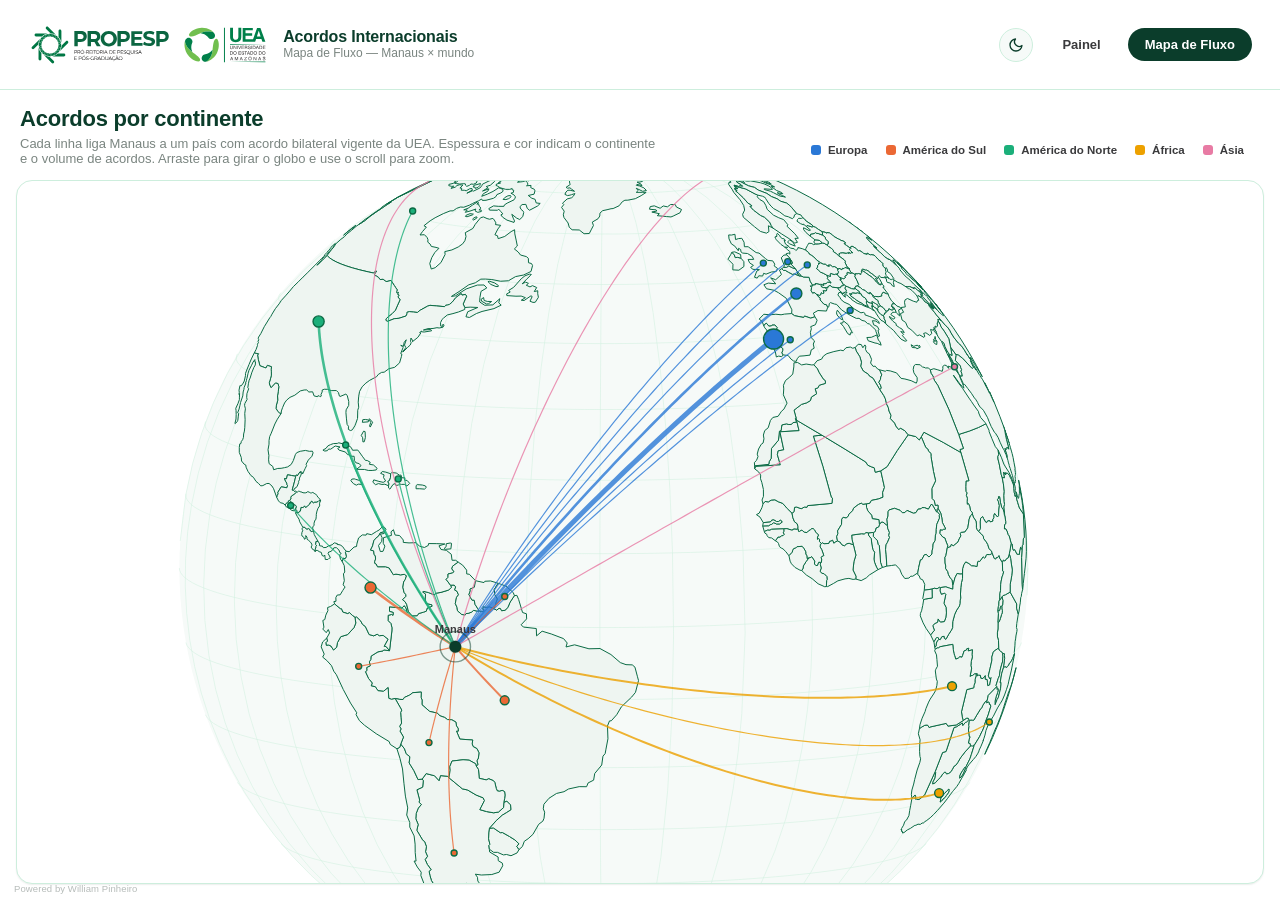
==== docs/fluxo.html @ b9abcbe9 "Move flow globe to its own page, add Gantt chart of agreement validity The flow map now lives on doc" ====
<!doctype html>
<html lang="pt-BR">
<head>
<meta charset="utf-8" />
<meta name="viewport" content="width=device-width, initial-scale=1" />
<script>(function(){var t=localStorage.getItem('acordos-theme');if(t==='dark'||t==='light')document.documentElement.setAttribute('data-theme',t);})();</script>
<title>Mapa de Fluxo · Acordos Internacionais UEA</title>
<link rel="stylesheet" href="css/style.css?v=2" />
</head>
<body>

<header class="topbar">
  <div class="topbar__brand">
    <img src="image/propespuea.svg" alt="PROPESP UEA" class="topbar__logo" />
    <div class="topbar__title">
      <strong>Acordos Internacionais</strong>
      <span>Mapa de Fluxo — Manaus × mundo</span>
    </div>
  </div>

  <nav class="topbar__nav">
    <button type="button" id="theme-toggle" class="theme-toggle" aria-label="Alternar tema">
      <svg class="icon-sun" viewBox="0 0 24 24" fill="none" stroke="currentColor" stroke-width="2" stroke-linecap="round"><circle cx="12" cy="12" r="4"/><path d="M12 2v2M12 20v2M4.93 4.93l1.41 1.41M17.66 17.66l1.41 1.41M2 12h2M20 12h2M4.93 19.07l1.41-1.41M17.66 6.34l1.41-1.41"/></svg>
      <svg class="icon-moon" viewBox="0 0 24 24" fill="none" stroke="currentColor" stroke-width="2" stroke-linecap="round" stroke-linejoin="round"><path d="M21 12.79A9 9 0 1111.21 3 7 7 0 0021 12.79z"/></svg>
    </button>
    <a href="index.html" class="topbar__link">Painel</a>
    <a href="fluxo.html" class="topbar__link is-active">Mapa de Fluxo</a>
  </nav>
</header>

<main class="flow-page">
  <div class="flow-hero">
    <div>
      <h1>Acordos por continente</h1>
      <p>Cada linha liga Manaus a um país com acordo bilateral vigente da UEA. Espessura e cor indicam o continente e o volume de acordos. Arraste para girar o globo e use o scroll para zoom.</p>
    </div>
    <div class="flow-legend" id="continent-legend"></div>
  </div>

  <div class="panel panel--flush flow-map-wrap">
    <div id="flow-chart"></div>
  </div>
</main>

<footer class="site-credit">Powered by William Pinheiro</footer>

<script src="lib/d3.v7.min.js"></script>
<script src="lib/topojson-client.min.js"></script>
<script src="js/common.js?v=2"></script>
<script src="js/charts.js?v=2"></script>
<script src="js/flowmap.js?v=2"></script>
<script src="js/fluxo.js?v=2"></script>
</body>
</html>
---- docs/css/style.css ----
/* ==========================================================================
   GERBRAS · Design system — estética clara, bordas finas verdes, motion Apple
   ========================================================================== */

:root {
  color-scheme: light;

  /* superfícies */
  --surface-page: #ffffff;
  --surface-panel: #ffffff;
  --surface-alt: #f6faf8;
  --surface-hover: #eef8f2;

  /* tinta / texto */
  --ink-primary: #0b3d2b;      /* verde escuro — títulos, valores em destaque */
  --ink-secondary: #3a3a3c;    /* cinza escuro — corpo de texto */
  --ink-muted: #7a8580;        /* cinza médio — legendas, eixos, metadados */
  --ink-on-accent: #ffffff;

  /* bordas */
  --border-hairline: #cdeedd;  /* verde claro, fino */
  --border-strong: #9fd9bb;

  /* acento interativo */
  --accent: #1f8a5f;
  --accent-strong: #0b6b45;
  --accent-wash: rgba(31, 138, 95, 0.08);

  /* paleta categórica (linhas de pesquisa) — validada scripts/validate_palette.js */
  --cat-1: #2a78d6; /* azul */
  --cat-2: #eb6834; /* laranja */
  --cat-3: #1baf7a; /* água */
  --cat-4: #eda100; /* amarelo */
  --cat-5: #e87ba4; /* magenta */
  --cat-6: #008300; /* verde */
  --cat-7: #4a3aa7; /* violeta */
  --cat-8: #e34948; /* vermelho — reservado p/ bucket "Outras" */

  /* geometria */
  --radius-sm: 10px;
  --radius-md: 16px;
  --radius-lg: 22px;
  --radius-pill: 999px;

  /* sombra sutil */
  --shadow-sm: 0 1px 2px rgba(11, 61, 43, 0.05), 0 1px 1px rgba(11, 61, 43, 0.03);
  --shadow-md: 0 8px 24px rgba(11, 61, 43, 0.08);
  --shadow-lift: 0 12px 32px rgba(11, 61, 43, 0.14);

  /* motion — curva estilo Apple */
  --ease: cubic-bezier(0.32, 0.72, 0, 1);
  --dur-fast: 160ms;
  --dur-mid: 280ms;
  --dur-slow: 480ms;

  --font: -apple-system, BlinkMacSystemFont, "SF Pro Display", "SF Pro Text",
    "Segoe UI", "Helvetica Neue", Arial, sans-serif;

  --topbar-h: 10vh;

  /* mapas/gráficos — cromo neutro (lido pelo JS via getComputedStyle) */
  --chart-map-fill: #eef5f1;
  --chart-map-border: #0b6b45; /* alto contraste c/ o fill p/ projeção (datashow) */
  --chart-node-neutral: #0b3d2b;
  --chart-seq-1: #eaf7f0; --chart-seq-2: #c7ecda; --chart-seq-3: #96dab9;
  --chart-seq-4: #5fc192; --chart-seq-5: #2e9e6c; --chart-seq-6: #0f7a4d; --chart-seq-7: #0b5c3a;

  --topbar-bg: rgba(255, 255, 255, 0.9);
}

/* ---------- tema escuro: alta legibilidade, mesmos tokens ---------- */
@media (prefers-color-scheme: dark) {
  :root:not([data-theme="light"]) {
    color-scheme: dark;
    --surface-page: #0a100c;
    --surface-panel: #101712;
    --surface-alt: #171f1a;
    --surface-hover: #1e2921;

    --ink-primary: #7fe8ab;
    --ink-secondary: #e7ebe8;
    --ink-muted: #93a196;
    --ink-on-accent: #06120a;

    --border-hairline: #24352b;
    --border-strong: #3a5a45;

    --accent: #34d399;
    --accent-strong: #6ee7b8;
    --accent-wash: rgba(52, 211, 153, 0.16);

    --cat-1: #3987e5; --cat-2: #d95926; --cat-3: #199e70; --cat-4: #c98500;
    --cat-5: #d55181; --cat-6: #14a814; --cat-7: #9085e9; --cat-8: #e66767;

    --shadow-sm: 0 1px 2px rgba(0, 0, 0, 0.5), 0 1px 1px rgba(0, 0, 0, 0.35);
    --shadow-md: 0 8px 24px rgba(0, 0, 0, 0.55);
    --shadow-lift: 0 12px 36px rgba(0, 0, 0, 0.65);

    --chart-map-fill: #1c2620;
    --chart-map-border: #6ee7b8; /* alto contraste c/ o fill p/ projeção (datashow) */
    --chart-node-neutral: #e7ebe8;
    --chart-seq-1: #142a20; --chart-seq-2: #164028; --chart-seq-3: #185c34;
    --chart-seq-4: #1c7d40; --chart-seq-5: #26a352; --chart-seq-6: #4bc873; --chart-seq-7: #8de6a5;

    --topbar-bg: rgba(10, 16, 12, 0.86);
  }
}
:root[data-theme="dark"] {
  color-scheme: dark;
  --surface-page: #0a100c;
  --surface-panel: #101712;
  --surface-alt: #171f1a;
  --surface-hover: #1e2921;

  --ink-primary: #7fe8ab;
  --ink-secondary: #e7ebe8;
  --ink-muted: #93a196;
  --ink-on-accent: #06120a;

  --border-hairline: #24352b;
  --border-strong: #3a5a45;

  --accent: #34d399;
  --accent-strong: #6ee7b8;
  --accent-wash: rgba(52, 211, 153, 0.16);

  --cat-1: #3987e5; --cat-2: #d95926; --cat-3: #199e70; --cat-4: #c98500;
  --cat-5: #d55181; --cat-6: #14a814; --cat-7: #9085e9; --cat-8: #e66767;

  --shadow-sm: 0 1px 2px rgba(0, 0, 0, 0.5), 0 1px 1px rgba(0, 0, 0, 0.35);
  --shadow-md: 0 8px 24px rgba(0, 0, 0, 0.55);
  --shadow-lift: 0 12px 36px rgba(0, 0, 0, 0.65);

  --chart-map-fill: #1c2620;
  --chart-map-border: #6ee7b8; /* alto contraste c/ o fill p/ projeção (datashow) */
  --chart-node-neutral: #e7ebe8;
  --chart-seq-1: #142a20; --chart-seq-2: #164028; --chart-seq-3: #185c34;
  --chart-seq-4: #1c7d40; --chart-seq-5: #26a352; --chart-seq-6: #4bc873; --chart-seq-7: #8de6a5;

  --topbar-bg: rgba(10, 16, 12, 0.86);
}

* { box-sizing: border-box; }

html, body {
  margin: 0;
  padding: 0;
  height: 100%;
  background: var(--surface-page);
  color: var(--ink-secondary);
  font-family: var(--font);
  -webkit-font-smoothing: antialiased;
  overflow: hidden;
}

::selection { background: var(--accent-wash); color: var(--ink-primary); }

/* ---------- scrollbars finas, discretas ---------- */
* { scrollbar-width: thin; scrollbar-color: var(--border-strong) transparent; }
*::-webkit-scrollbar { width: 6px; height: 6px; }
*::-webkit-scrollbar-thumb { background: var(--border-strong); border-radius: var(--radius-pill); }
*::-webkit-scrollbar-track { background: transparent; }

/* ==========================================================================
   Barra superior
   ========================================================================== */
.topbar {
  height: var(--topbar-h);
  min-height: 56px;
  display: flex;
  align-items: center;
  justify-content: space-between;
  padding: 0 28px;
  background: var(--topbar-bg);
  backdrop-filter: saturate(180%) blur(14px);
  border-bottom: 1px solid var(--border-hairline);
  position: relative;
  z-index: 20;
}

.topbar__brand { display: flex; align-items: center; gap: 14px; }
.topbar__logo { height: calc(var(--topbar-h) * 0.6); max-height: 44px; width: auto; display: block; }
.topbar__title { display: flex; flex-direction: column; line-height: 1.15; }
.topbar__title strong { color: var(--ink-primary); font-size: 16px; font-weight: 700; letter-spacing: -0.01em; }
.topbar__title span { color: var(--ink-muted); font-size: 12px; font-weight: 500; }

.site-credit {
  position: fixed; left: 14px; bottom: 6px; z-index: 5;
  font-size: 9.5px; font-weight: 500; color: var(--ink-muted);
  opacity: 0.55; letter-spacing: 0.01em; pointer-events: none;
}

.topbar__nav { display: flex; align-items: center; gap: 10px; }
.topbar__link {
  font-size: 13px; font-weight: 600; color: var(--ink-secondary);
  text-decoration: none; padding: 8px 16px; border-radius: var(--radius-pill);
  border: 1px solid transparent; transition: all var(--dur-fast) var(--ease);
}
.topbar__link:hover { background: var(--surface-hover); border-color: var(--border-hairline); }
.topbar__link.is-active { background: var(--ink-primary); color: var(--ink-on-accent); }

.topbar__stats { display: flex; gap: 22px; margin-right: 6px; }
.topbar__stat { text-align: right; line-height: 1.1; }
.topbar__stat b { display: block; font-size: 15px; color: var(--ink-primary); font-variant-numeric: tabular-nums; }
.topbar__stat small { font-size: 10.5px; color: var(--ink-muted); text-transform: uppercase; letter-spacing: 0.04em; }

.theme-toggle {
  display: flex; align-items: center; justify-content: center;
  width: 34px; height: 34px; flex: none; margin-right: 2px;
  border-radius: 50%; border: 1px solid var(--border-hairline);
  background: var(--surface-alt); color: var(--ink-primary);
  cursor: pointer; transition: all var(--dur-fast) var(--ease);
}
.theme-toggle:hover { background: var(--surface-hover); border-color: var(--border-strong); transform: translateY(-1px); }
.theme-toggle svg { width: 16px; height: 16px; }
/* o JS sempre define data-theme explicitamente em <html>, então só
   precisamos alternar os ícones por esse atributo */
.theme-toggle .icon-sun { display: none; }
.theme-toggle .icon-moon { display: block; }
:root[data-theme="dark"] .theme-toggle .icon-sun { display: block; }
:root[data-theme="dark"] .theme-toggle .icon-moon { display: none; }

/* ==========================================================================
   Layout de colunas — página 1
   ========================================================================== */
.layout {
  height: calc(100vh - var(--topbar-h));
  display: grid;
  grid-template-columns: 20fr 60fr 20fr;
  gap: 16px;
  padding: 16px;
}

.col { min-width: 0; min-height: 0; display: flex; flex-direction: column; gap: 14px; overflow-y: auto; padding-right: 2px; }
.col--center { overflow: hidden; }

/* layout de página única (Acordos Internacionais): linha de indicadores no
   topo, barras + combo lado a lado, globo ocupando a largura toda embaixo */
.layout--acordos {
  height: calc(100vh - var(--topbar-h));
  display: grid;
  grid-template-rows: auto minmax(0, 1fr) minmax(0, 1.15fr);
  gap: 16px;
  padding: 16px;
  overflow: hidden;
}
.acordos-row { display: grid; grid-template-columns: 1fr 1fr; gap: 16px; min-height: 0; }
.acordos-row .panel { min-height: 0; }
@media (max-width: 980px) {
  .layout--acordos { height: auto; overflow: visible; }
  .acordos-row { grid-template-columns: 1fr; }
  .stat-row { flex-wrap: wrap; }
  .stat-row .stat-tile { min-width: 140px; }
}

/* ==========================================================================
   Cartões / painéis
   ========================================================================== */
.panel {
  background: var(--surface-panel);
  border: 1px solid var(--border-hairline);
  border-radius: var(--radius-md);
  box-shadow: var(--shadow-sm);
  padding: 14px 16px;
  transition: box-shadow var(--dur-mid) var(--ease), transform var(--dur-mid) var(--ease), border-color var(--dur-mid) var(--ease);
}
.panel:hover { box-shadow: var(--shadow-md); border-color: var(--border-strong); }

.panel--flush { padding: 0; overflow: hidden; }
.panel--grow { flex: 1 1 auto; min-height: 0; display: flex; flex-direction: column; }

.panel__header {
  display: flex; align-items: baseline; justify-content: space-between;
  margin-bottom: 10px;
}
.panel__title {
  font-size: 12px; font-weight: 700; color: var(--ink-primary);
  text-transform: uppercase; letter-spacing: 0.06em;
}
.panel__hint { font-size: 10.5px; color: var(--ink-muted); }
.panel__body { flex: 1 1 auto; min-height: 0; }

/* ==========================================================================
   Filtros
   ========================================================================== */
.field { display: flex; flex-direction: column; gap: 6px; }
.field label {
  font-size: 11px; font-weight: 700; color: var(--ink-muted);
  text-transform: uppercase; letter-spacing: 0.05em;
}

select.dropdown {
  appearance: none; -webkit-appearance: none;
  width: 100%; padding: 10px 34px 10px 12px;
  font-family: var(--font); font-size: 13.5px; font-weight: 600; color: var(--ink-primary);
  background: var(--surface-alt) url('data:image/svg+xml;utf8,<svg xmlns="http://www.w3.org/2000/svg" width="10" height="6"><path d="M0 0l5 6 5-6z" fill="%230b3d2b"/></svg>') no-repeat right 14px center;
  border: 1px solid var(--border-hairline); border-radius: var(--radius-sm);
  cursor: pointer; transition: all var(--dur-fast) var(--ease);
}
select.dropdown:hover { border-color: var(--border-strong); background-color: var(--surface-hover); }
select.dropdown:focus { outline: none; border-color: var(--accent); box-shadow: 0 0 0 3px var(--accent-wash); }

.checklist { display: flex; flex-direction: column; gap: 2px; max-height: 190px; overflow-y: auto; }
.checkrow {
  display: flex; align-items: center; gap: 9px; padding: 6px 8px;
  border-radius: var(--radius-sm); cursor: pointer; user-select: none;
  transition: background var(--dur-fast) var(--ease);
}
.checkrow:hover { background: var(--surface-hover); }
.checkrow input { accent-color: var(--accent); width: 14px; height: 14px; cursor: pointer; }
.checkrow span { font-size: 12.5px; font-weight: 600; color: var(--ink-secondary); }
.checkrow small { margin-left: auto; font-size: 10.5px; color: var(--ink-muted); font-variant-numeric: tabular-nums; }

/* listas selecionáveis (linhas de pesquisa / professores) */
.picklist { display: flex; flex-direction: column; gap: 3px; max-height: 240px; overflow-y: auto; }
.pickrow {
  display: flex; align-items: center; gap: 8px; padding: 7px 9px;
  border-radius: var(--radius-sm); cursor: pointer; border: 1px solid transparent;
  transition: all var(--dur-fast) var(--ease);
}
.pickrow:hover { background: var(--surface-hover); }
.pickrow.is-active { background: var(--accent-wash); border-color: var(--border-strong); }
.pickrow .dot { width: 8px; height: 8px; border-radius: 50%; flex: none; background: var(--border-strong); }
.pickrow .label { font-size: 12.5px; font-weight: 600; color: var(--ink-secondary); overflow: hidden; text-overflow: ellipsis; white-space: nowrap; }
.pickrow.is-active .label { color: var(--ink-primary); }
.pickrow .count { margin-left: auto; font-size: 10.5px; color: var(--ink-muted); font-variant-numeric: tabular-nums; }

.rank { display: flex; align-items: center; gap: 10px; padding: 7px 4px; border-radius: var(--radius-sm); transition: background var(--dur-fast) var(--ease); cursor: pointer; }
.rank:hover { background: var(--surface-hover); }
.rank__pos { width: 18px; font-size: 11px; font-weight: 800; color: var(--ink-muted); text-align: right; }
.rank__name { flex: 1; font-size: 12.5px; font-weight: 600; color: var(--ink-secondary); overflow: hidden; text-overflow: ellipsis; white-space: nowrap; }
.rank__val { font-size: 11px; font-weight: 700; color: var(--accent-strong); font-variant-numeric: tabular-nums; }

.search-box {
  display: flex; align-items: center; gap: 8px;
  background: var(--surface-alt); border: 1px solid var(--border-hairline);
  border-radius: var(--radius-sm); padding: 8px 10px; margin-bottom: 8px;
  transition: all var(--dur-fast) var(--ease);
}
.search-box:focus-within { border-color: var(--accent); box-shadow: 0 0 0 3px var(--accent-wash); }
.search-box input { border: none; outline: none; background: transparent; font-family: var(--font); font-size: 12.5px; color: var(--ink-primary); width: 100%; }
.search-box svg { flex: none; color: var(--ink-muted); }

/* botão limpar filtros */
.btn {
  font-family: var(--font); font-size: 12px; font-weight: 700; letter-spacing: 0.01em;
  color: var(--ink-on-accent); background: var(--ink-primary);
  border: none; border-radius: var(--radius-pill); padding: 9px 16px;
  cursor: pointer; transition: all var(--dur-fast) var(--ease);
}
.btn:hover { background: var(--accent-strong); transform: translateY(-1px); box-shadow: var(--shadow-md); }
.btn:active { transform: translateY(0); }
.btn--ghost { background: transparent; color: var(--ink-secondary); border: 1px solid var(--border-hairline); }
.btn--ghost:hover { background: var(--surface-hover); color: var(--ink-primary); border-color: var(--border-strong); box-shadow: none; }

/* ==========================================================================
   Tipografia utilitária
   ========================================================================== */
h1, h2, h3 { color: var(--ink-primary); margin: 0; font-weight: 700; letter-spacing: -0.01em; }
.text-xs { font-size: 10.5px; }
.text-sm { font-size: 12.5px; }
.text-md { font-size: 14px; }
.text-lg { font-size: 18px; }
.text-xl { font-size: 26px; }
.muted { color: var(--ink-muted); }
.strong { color: var(--ink-primary); font-weight: 700; }

.empty-hint { font-size: 12px; color: var(--ink-muted); padding: 14px 4px; text-align: center; }

/* ==========================================================================
   Tooltip global (usado pelos gráficos D3)
   ========================================================================== */
.viz-tooltip {
  position: fixed; pointer-events: none; z-index: 999;
  background: var(--ink-primary); color: #fff;
  font-family: var(--font); font-size: 12px; font-weight: 500;
  padding: 8px 11px; border-radius: 10px; box-shadow: var(--shadow-lift);
  opacity: 0; transform: translate(-50%, calc(-100% - 10px)) scale(0.96);
  transition: opacity var(--dur-fast) var(--ease), transform var(--dur-fast) var(--ease);
  max-width: 240px; line-height: 1.4;
}
.viz-tooltip.is-visible { opacity: 1; transform: translate(-50%, calc(-100% - 14px)) scale(1); }
.viz-tooltip b { color: #bdf0d6; }

/* ==========================================================================
   Sankey
   ========================================================================== */
#sankey-chart { width: 100%; height: 100%; }
.sankey-node rect { stroke: rgba(255,255,255,0.6); stroke-width: 1px; rx: 4px; transition: opacity var(--dur-fast) var(--ease); }
.sankey-node text { font-family: var(--font); font-size: 11px; font-weight: 600; fill: var(--ink-secondary); }
.sankey-node.is-dim rect { opacity: 0.15; }
.sankey-node.is-dim text { opacity: 0.25; }
.sankey-node.is-selected rect { stroke: var(--ink-primary); stroke-width: 2.5px; }
.sankey-node.is-selected text { font-weight: 800; fill: var(--ink-primary); }
.sankey-link { fill: none; transition: opacity var(--dur-fast) var(--ease), stroke-width var(--dur-fast) var(--ease); cursor: pointer; }
.sankey-link.is-dim { opacity: 0.06; }
.sankey-link:hover { opacity: 0.95 !important; }

/* ==========================================================================
   Word cloud / mapa / barras
   ========================================================================== */
#map-chart, #bar-chart { width: 100%; height: 100%; }

.map-country { transition: fill var(--dur-mid) var(--ease); cursor: pointer; }
.map-sphere { fill: var(--surface-alt); }
.map-graticule { fill: none; stroke: var(--border-hairline); stroke-width: 0.5px; }
.map-pin { transition: r var(--dur-fast) var(--ease); cursor: pointer; }

.bar-track rect.bg { fill: var(--surface-alt); }
.bar-track rect.fg { transition: width var(--dur-mid) var(--ease), x var(--dur-mid) var(--ease); cursor: pointer; }
.bar-label { font-family: var(--font); font-size: 11px; font-weight: 600; fill: var(--ink-secondary); }
.bar-value { font-family: var(--font); font-size: 10.5px; font-weight: 700; fill: var(--ink-primary); font-variant-numeric: tabular-nums; }

/* ---------------- Combo chart (colunas + linha) ---------------- */
.combo-bar-value { font-family: var(--font); font-size: 10px; font-weight: 700; fill: var(--ink-secondary); font-variant-numeric: tabular-nums; }
.combo-line-value { font-family: var(--font); font-size: 10px; font-weight: 800; font-variant-numeric: tabular-nums; }

/* ---------------- Gantt (vigência dos acordos) ---------------- */
.gantt-bar { cursor: pointer; opacity: 0.88; transition: opacity var(--dur-fast) var(--ease); }
.gantt-bar:hover { opacity: 1; }
.gantt-today-line { stroke: var(--accent-strong); stroke-width: 1.6px; stroke-dasharray: 4 3; }
.gantt-today-label { font-family: var(--font); font-size: 10px; font-weight: 800; fill: var(--accent-strong); }
.gantt-axis .domain { stroke: var(--border-hairline); }
.gantt-zoom-catcher { cursor: grab; }
.gantt-zoom-catcher:active { cursor: grabbing; }
.gantt-toolbar { display: flex; gap: 6px; align-items: center; }
.gantt-zoom-btn { padding: 4px 10px; font-size: 11px; border-radius: var(--radius-sm); }

/* ==========================================================================
   Página 2 — Flow map
   ========================================================================== */
.flow-page { height: calc(100vh - var(--topbar-h)); padding: 16px; display: flex; flex-direction: column; gap: 14px; }
.flow-hero { display: flex; align-items: flex-end; justify-content: space-between; padding: 0 4px; }
.flow-hero h1 { font-size: 22px; }
.flow-hero p { margin: 4px 0 0; font-size: 13px; color: var(--ink-muted); max-width: 640px; }
.flow-map-wrap { flex: 1 1 auto; min-height: 0; }
#flow-chart { width: 100%; height: 100%; }

.flow-globe { cursor: grab; touch-action: none; }
.flow-globe.is-grabbing { cursor: grabbing; }

.flow-arc { fill: none; cursor: pointer; transition: opacity var(--dur-fast) var(--ease), stroke-width var(--dur-fast) var(--ease); }
.flow-arc.is-dim { opacity: 0.08; }
.flow-dot-origin { fill: var(--ink-primary); }
.flow-dot-dest { cursor: pointer; transition: r var(--dur-fast) var(--ease); }

.flow-legend { display: flex; align-items: center; gap: 18px; padding: 10px 16px; }
.flow-legend__item { display: flex; align-items: center; gap: 7px; font-size: 11.5px; color: var(--ink-secondary); font-weight: 600; }
.flow-legend__swatch { width: 10px; height: 10px; border-radius: 3px; }

/* painel flutuante de detalhes ao clicar um fluxo */
.flow-detail {
  position: fixed; right: 24px; bottom: 24px; width: 320px;
  background: var(--surface-panel); border: 1px solid var(--border-hairline);
  border-radius: var(--radius-lg); box-shadow: var(--shadow-lift);
  padding: 18px; z-index: 30;
  opacity: 0; transform: translateY(16px) scale(0.98); pointer-events: none;
  transition: opacity var(--dur-mid) var(--ease), transform var(--dur-mid) var(--ease);
}
.flow-detail.is-visible { opacity: 1; transform: translateY(0) scale(1); pointer-events: auto; }
.flow-detail h3 { font-size: 15px; margin-bottom: 4px; }
.flow-detail .muted { font-size: 12px; }
.flow-detail .actions { display: flex; gap: 8px; }
.flow-detail .actions .btn { flex: 1; text-align: center; }

.kw-tags { display: flex; flex-wrap: wrap; gap: 6px; }
.kw-tag {
  font-size: 10.5px; font-weight: 700; color: var(--accent-strong);
  background: var(--accent-wash); border-radius: var(--radius-pill); padding: 4px 10px;
}

/* ==========================================================================
   Motion de entrada
   ========================================================================== */
@keyframes rise-in {
  from { opacity: 0; transform: translateY(10px); }
  to { opacity: 1; transform: translateY(0); }
}
.panel, .topbar { animation: rise-in var(--dur-slow) var(--ease) both; }
.col:nth-child(1) .panel:nth-child(1) { animation-delay: 20ms; }
.col:nth-child(1) .panel:nth-child(2) { animation-delay: 60ms; }
.col:nth-child(1) .panel:nth-child(3) { animation-delay: 100ms; }
.col:nth-child(1) .panel:nth-child(4) { animation-delay: 140ms; }
.col:nth-child(2) .panel { animation-delay: 80ms; }
.col:nth-child(3) .panel:nth-child(1) { animation-delay: 100ms; }
.col:nth-child(3) .panel:nth-child(2) { animation-delay: 140ms; }
.col:nth-child(3) .panel:nth-child(3) { animation-delay: 180ms; }
.col:nth-child(3) .panel:nth-child(4) { animation-delay: 220ms; }

/* responsivo simples para telas menores (mantém proporção, empilha em telas muito estreitas) */
@media (max-width: 980px) {
  .layout { grid-template-columns: 1fr; height: auto; overflow-y: auto; }
  .col { overflow: visible; }
  html, body { overflow: auto; }
}

/* ==========================================================================
   Página 3 — Perfil do pesquisador estrangeiro
   ========================================================================== */
.layout--profile { grid-template-columns: 30fr 40fr 30fr; }

.topbar__back {
  display: flex; align-items: center; gap: 6px;
  font-size: 13px; font-weight: 700; color: var(--ink-secondary);
  text-decoration: none; padding: 8px 14px; border-radius: var(--radius-pill);
  border: 1px solid var(--border-hairline); margin-right: 8px;
  transition: all var(--dur-fast) var(--ease);
}
.topbar__back:hover { background: var(--surface-hover); border-color: var(--border-strong); color: var(--ink-primary); }

.avatar {
  width: 64px; height: 64px; border-radius: 50%;
  display: flex; align-items: center; justify-content: center;
  font-size: 22px; font-weight: 800; color: #fff;
  flex: none;
}

.profile-head { display: flex; align-items: center; gap: 16px; }
.profile-head h1 { font-size: 19px; line-height: 1.25; }
.profile-head .muted { font-size: 12.5px; margin-top: 3px; }

.badge-row { display: flex; flex-wrap: wrap; gap: 7px; margin-top: 12px; }
.badge {
  display: inline-flex; align-items: center; gap: 5px;
  font-size: 11px; font-weight: 700; color: var(--ink-secondary);
  background: var(--surface-alt); border: 1px solid var(--border-hairline);
  border-radius: var(--radius-pill); padding: 5px 11px;
}
.badge a { color: inherit; text-decoration: none; }
.badge--link { color: var(--accent-strong); border-color: var(--border-strong); cursor: pointer; }
.badge--link:hover { background: var(--accent-wash); }

.stat-row { display: flex; gap: 10px; }
.stat-tile {
  flex: 1; background: var(--surface-alt); border: 1px solid var(--border-hairline);
  border-radius: var(--radius-sm); padding: 10px 12px; text-align: center;
}
.stat-tile b { display: block; font-size: 20px; color: var(--ink-primary); font-variant-numeric: tabular-nums; }
.stat-tile small { font-size: 10px; color: var(--ink-muted); text-transform: uppercase; letter-spacing: 0.04em; }

.info-row { display: flex; justify-content: space-between; gap: 10px; padding: 7px 0; border-bottom: 1px solid var(--border-hairline); font-size: 12.5px; }
.info-row:last-child { border-bottom: none; }
.info-row span:first-child { color: var(--ink-muted); font-weight: 600; }
.info-row span:last-child { color: var(--ink-secondary); font-weight: 600; text-align: right; max-width: 60%; }
.info-row a { color: var(--accent-strong); text-decoration: none; }
.info-row a:hover { text-decoration: underline; }

#institution-map { width: 100%; height: 100%; min-height: 140px; }

.pub-card {
  padding: 12px 4px; border-bottom: 1px solid var(--border-hairline);
  transition: background var(--dur-fast) var(--ease);
}
.pub-card:last-child { border-bottom: none; }
.pub-card:hover { background: var(--surface-hover); }
.pub-card__title { font-size: 12.5px; font-weight: 700; color: var(--ink-primary); line-height: 1.4; }
.pub-card__meta { font-size: 11px; color: var(--ink-muted); margin-top: 4px; display: flex; gap: 8px; flex-wrap: wrap; }
.pub-card__meta a { color: var(--accent-strong); text-decoration: none; font-weight: 700; }
.pub-card__meta a:hover { text-decoration: underline; }

.skeleton {
  background: linear-gradient(90deg, var(--surface-alt) 25%, var(--surface-hover) 37%, var(--surface-alt) 63%);
  background-size: 400% 100%; animation: skeleton-wave 1.4s ease infinite;
  border-radius: var(--radius-sm); height: 12px; margin: 6px 0;
}
@keyframes skeleton-wave { 0% { background-position: 100% 50%; } 100% { background-position: 0 50%; } }
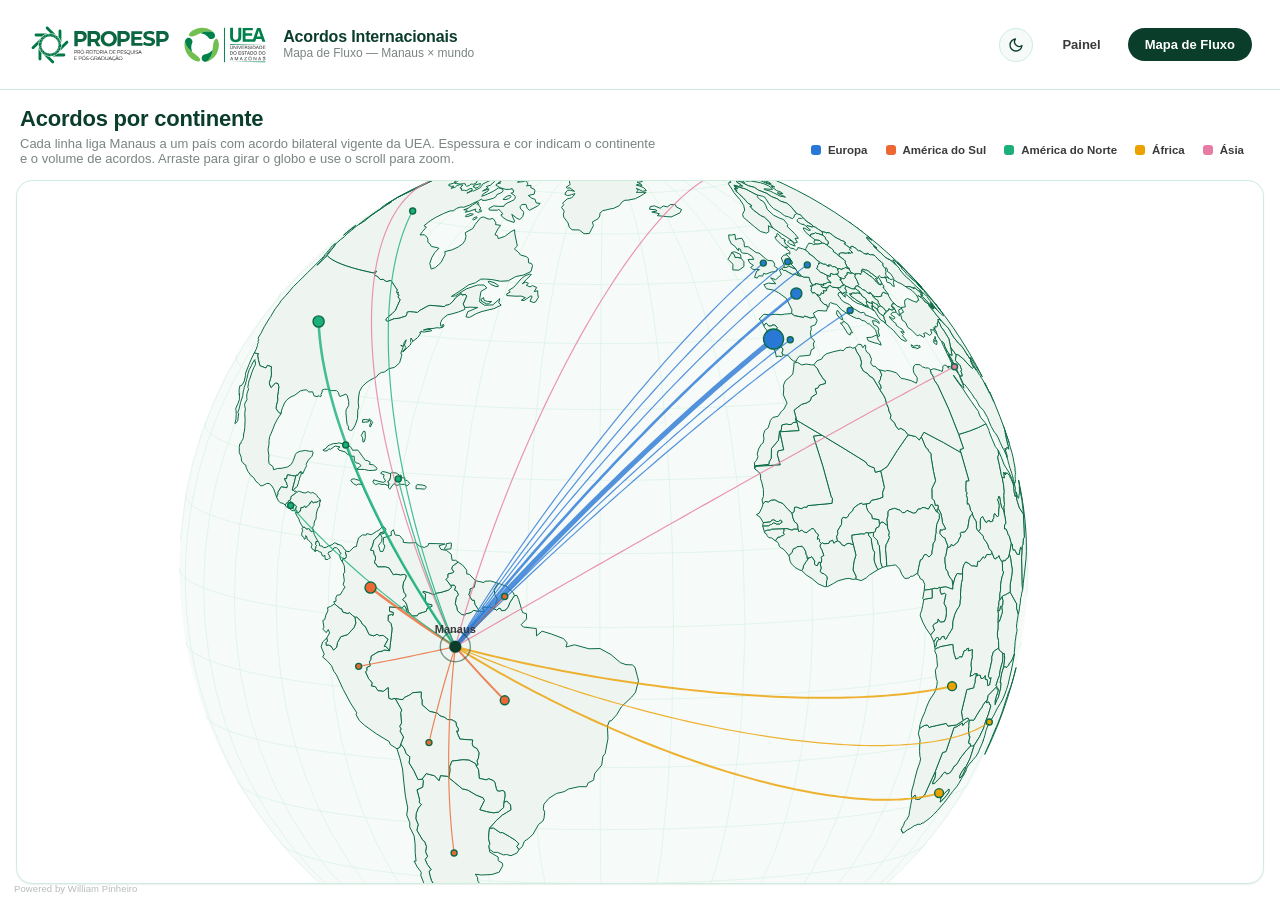
==== commit 68fef3de: "Fix stale cache (bump ?v= on all assets) and set 20/30/50 column widths The last commit changed main" ====
--- a/docs/fluxo.html
+++ b/docs/fluxo.html
@@ -5,7 +5,7 @@
 <meta name="viewport" content="width=device-width, initial-scale=1" />
 <script>(function(){var t=localStorage.getItem('acordos-theme');if(t==='dark'||t==='light')document.documentElement.setAttribute('data-theme',t);})();</script>
 <title>Mapa de Fluxo · Acordos Internacionais UEA</title>
-<link rel="stylesheet" href="css/style.css?v=2" />
+<link rel="stylesheet" href="css/style.css?v=3" />
 </head>
 <body>
 
@@ -46,9 +46,9 @@
 
 <script src="lib/d3.v7.min.js"></script>
 <script src="lib/topojson-client.min.js"></script>
-<script src="js/common.js?v=2"></script>
-<script src="js/charts.js?v=2"></script>
-<script src="js/flowmap.js?v=2"></script>
-<script src="js/fluxo.js?v=2"></script>
+<script src="js/common.js?v=3"></script>
+<script src="js/charts.js?v=3"></script>
+<script src="js/flowmap.js?v=3"></script>
+<script src="js/fluxo.js?v=3"></script>
 </body>
 </html>
--- a/docs/css/style.css
+++ b/docs/css/style.css
@@ -246,9 +246,17 @@
 }
 .acordos-row { display: grid; grid-template-columns: 1fr 1fr; gap: 16px; min-height: 0; }
 .acordos-row .panel { min-height: 0; }
+.acordos-row--filters { grid-template-columns: 20fr 30fr 50fr; }
+
+.filter-group { display: flex; flex-direction: column; gap: 6px; }
+.filter-group__title {
+  font-size: 10.5px; font-weight: 700; color: var(--ink-muted);
+  text-transform: uppercase; letter-spacing: 0.05em;
+}
+
 @media (max-width: 980px) {
   .layout--acordos { height: auto; overflow: visible; }
-  .acordos-row { grid-template-columns: 1fr; }
+  .acordos-row, .acordos-row--filters { grid-template-columns: 1fr; }
   .stat-row { flex-wrap: wrap; }
   .stat-row .stat-tile { min-width: 140px; }
 }
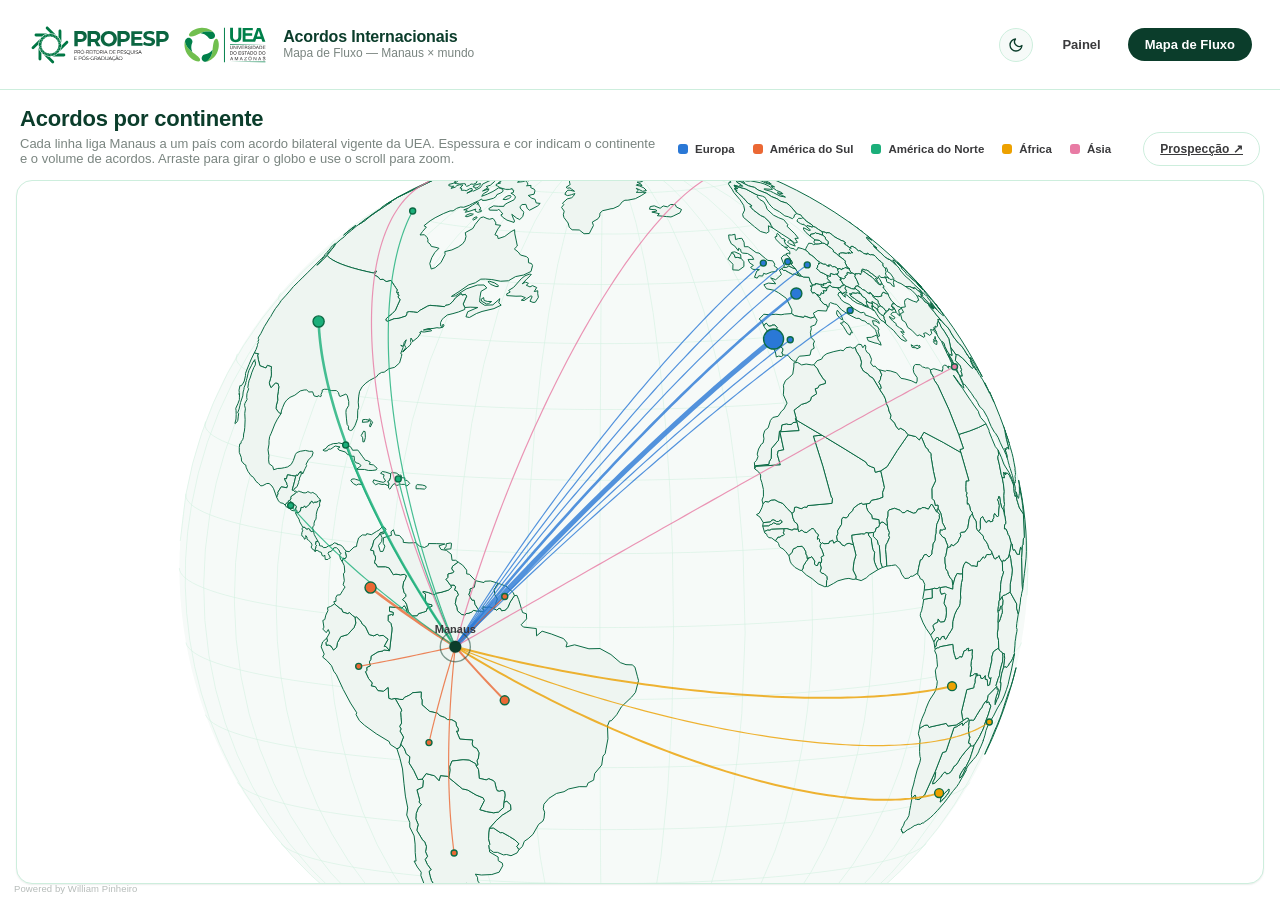
==== commit 7c6e440c: "Combo chart colors + year click-filter, sticky Gantt axis, days-remaining tooltip, bar value reposit" ====
--- a/docs/fluxo.html
+++ b/docs/fluxo.html
@@ -5,7 +5,7 @@
 <meta name="viewport" content="width=device-width, initial-scale=1" />
 <script>(function(){var t=localStorage.getItem('acordos-theme');if(t==='dark'||t==='light')document.documentElement.setAttribute('data-theme',t);})();</script>
 <title>Mapa de Fluxo · Acordos Internacionais UEA</title>
-<link rel="stylesheet" href="css/style.css?v=3" />
+<link rel="stylesheet" href="css/style.css?v=4" />
 </head>
 <body>
 
@@ -34,7 +34,10 @@
       <h1>Acordos por continente</h1>
       <p>Cada linha liga Manaus a um país com acordo bilateral vigente da UEA. Espessura e cor indicam o continente e o volume de acordos. Arraste para girar o globo e use o scroll para zoom.</p>
     </div>
-    <div class="flow-legend" id="continent-legend"></div>
+    <div style="display:flex; align-items:center; gap:16px;">
+      <div class="flow-legend" id="continent-legend"></div>
+      <a class="btn btn--ghost" href="https://willpine1992.github.io/dashboard-geral/docs/index.html" target="_blank" rel="noopener">Prospecção ↗</a>
+    </div>
   </div>
 
   <div class="panel panel--flush flow-map-wrap">
@@ -46,9 +49,9 @@
 
 <script src="lib/d3.v7.min.js"></script>
 <script src="lib/topojson-client.min.js"></script>
-<script src="js/common.js?v=3"></script>
-<script src="js/charts.js?v=3"></script>
-<script src="js/flowmap.js?v=3"></script>
-<script src="js/fluxo.js?v=3"></script>
+<script src="js/common.js?v=4"></script>
+<script src="js/charts.js?v=4"></script>
+<script src="js/flowmap.js?v=4"></script>
+<script src="js/fluxo.js?v=4"></script>
 </body>
 </html>
--- a/docs/css/style.css
+++ b/docs/css/style.css
@@ -420,10 +420,15 @@
 .bar-value { font-family: var(--font); font-size: 10.5px; font-weight: 700; fill: var(--ink-primary); font-variant-numeric: tabular-nums; }
 
 /* ---------------- Combo chart (colunas + linha) ---------------- */
+.combo-bar { fill: var(--chart-seq-3); transition: fill var(--dur-fast) var(--ease); }
+.combo-bar:hover { fill: var(--chart-seq-4); }
+.combo-bar.is-selected { fill: var(--accent-strong); }
 .combo-bar-value { font-family: var(--font); font-size: 10px; font-weight: 700; fill: var(--ink-secondary); font-variant-numeric: tabular-nums; }
 .combo-line-value { font-family: var(--font); font-size: 10px; font-weight: 800; font-variant-numeric: tabular-nums; }
 
 /* ---------------- Gantt (vigência dos acordos) ---------------- */
+.gantt-axis-wrap { flex: none; }
+.gantt-rows-wrap { flex: 1 1 auto; min-height: 0; overflow-y: auto; }
 .gantt-bar { cursor: pointer; opacity: 0.88; transition: opacity var(--dur-fast) var(--ease); }
 .gantt-bar:hover { opacity: 1; }
 .gantt-today-line { stroke: var(--accent-strong); stroke-width: 1.6px; stroke-dasharray: 4 3; }
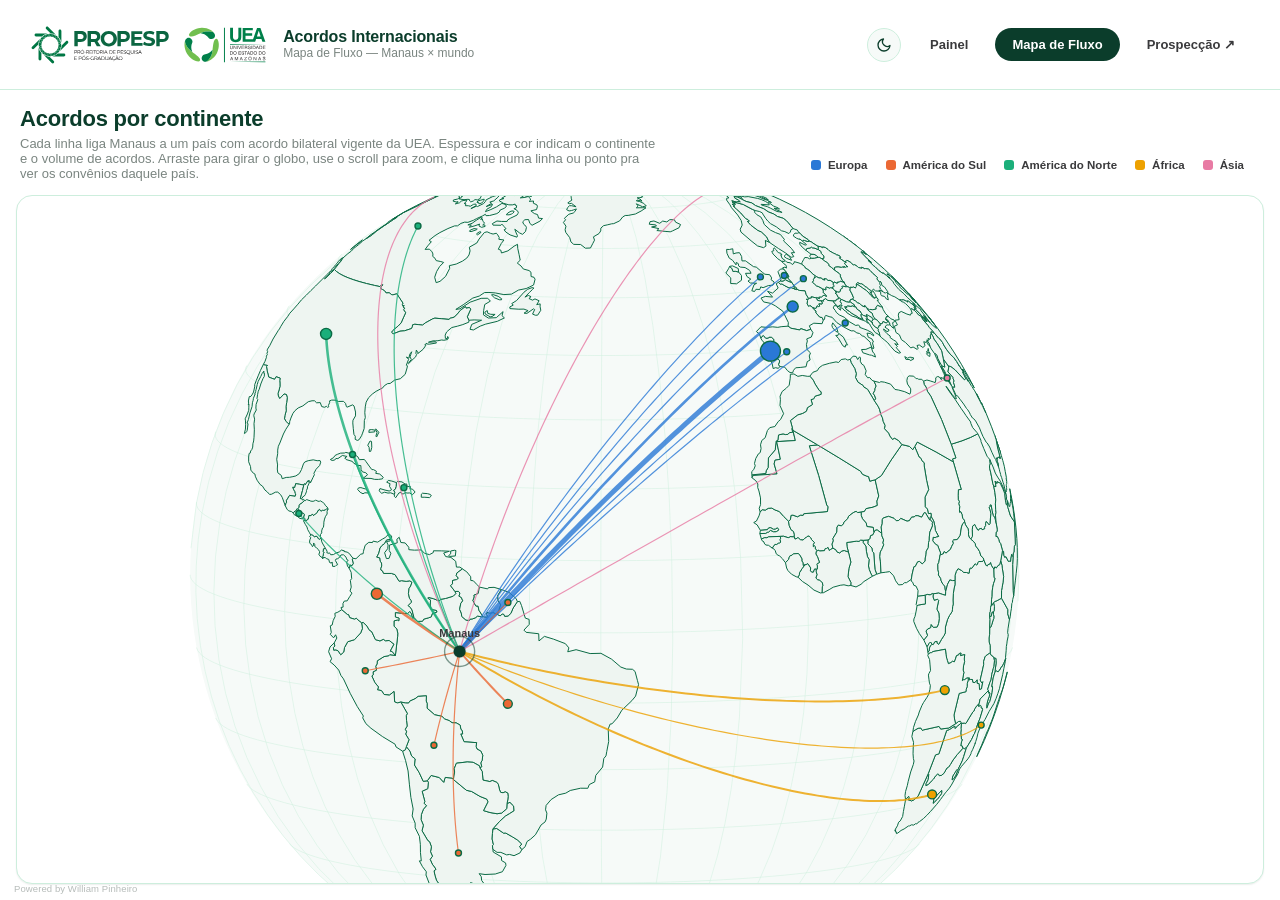
==== commit f27512d5: "Country click-filter, topbar nav cleanup, flow-map detail panel - Acordos por país: value moved to t" ====
--- a/docs/fluxo.html
+++ b/docs/fluxo.html
@@ -5,7 +5,7 @@
 <meta name="viewport" content="width=device-width, initial-scale=1" />
 <script>(function(){var t=localStorage.getItem('acordos-theme');if(t==='dark'||t==='light')document.documentElement.setAttribute('data-theme',t);})();</script>
 <title>Mapa de Fluxo · Acordos Internacionais UEA</title>
-<link rel="stylesheet" href="css/style.css?v=4" />
+<link rel="stylesheet" href="css/style.css?v=5" />
 </head>
 <body>
 
@@ -25,6 +25,7 @@
     </button>
     <a href="index.html" class="topbar__link">Painel</a>
     <a href="fluxo.html" class="topbar__link is-active">Mapa de Fluxo</a>
+    <a href="https://willpine1992.github.io/dashboard-geral/docs/index.html" class="topbar__link" target="_blank" rel="noopener">Prospecção ↗</a>
   </nav>
 </header>
 
@@ -32,12 +33,9 @@
   <div class="flow-hero">
     <div>
       <h1>Acordos por continente</h1>
-      <p>Cada linha liga Manaus a um país com acordo bilateral vigente da UEA. Espessura e cor indicam o continente e o volume de acordos. Arraste para girar o globo e use o scroll para zoom.</p>
+      <p>Cada linha liga Manaus a um país com acordo bilateral vigente da UEA. Espessura e cor indicam o continente e o volume de acordos. Arraste para girar o globo, use o scroll para zoom, e clique numa linha ou ponto pra ver os convênios daquele país.</p>
     </div>
-    <div style="display:flex; align-items:center; gap:16px;">
-      <div class="flow-legend" id="continent-legend"></div>
-      <a class="btn btn--ghost" href="https://willpine1992.github.io/dashboard-geral/docs/index.html" target="_blank" rel="noopener">Prospecção ↗</a>
-    </div>
+    <div class="flow-legend" id="continent-legend"></div>
   </div>
 
   <div class="panel panel--flush flow-map-wrap">
@@ -45,13 +43,23 @@
   </div>
 </main>
 
+<div class="flow-detail" id="flow-detail">
+  <h3 id="fd-title">—</h3>
+  <div class="muted" id="fd-sub">—</div>
+  <div class="text-xs muted" style="margin:10px 0 8px; font-weight:700; text-transform:uppercase; letter-spacing:.05em;">Convênios</div>
+  <div class="picklist" id="fd-acordos" style="max-height:280px; margin-bottom:14px;"></div>
+  <div class="actions">
+    <button class="btn btn--ghost" id="fd-close">Fechar</button>
+  </div>
+</div>
+
 <footer class="site-credit">Powered by William Pinheiro</footer>
 
 <script src="lib/d3.v7.min.js"></script>
 <script src="lib/topojson-client.min.js"></script>
-<script src="js/common.js?v=4"></script>
-<script src="js/charts.js?v=4"></script>
-<script src="js/flowmap.js?v=4"></script>
-<script src="js/fluxo.js?v=4"></script>
+<script src="js/common.js?v=5"></script>
+<script src="js/charts.js?v=5"></script>
+<script src="js/flowmap.js?v=5"></script>
+<script src="js/fluxo.js?v=5"></script>
 </body>
 </html>
--- a/docs/css/style.css
+++ b/docs/css/style.css
@@ -415,7 +415,8 @@
 .map-pin { transition: r var(--dur-fast) var(--ease); cursor: pointer; }
 
 .bar-track rect.bg { fill: var(--surface-alt); }
-.bar-track rect.fg { transition: width var(--dur-mid) var(--ease), x var(--dur-mid) var(--ease); cursor: pointer; }
+.bar-track rect.fg { transition: width var(--dur-mid) var(--ease), x var(--dur-mid) var(--ease), opacity var(--dur-fast) var(--ease); cursor: pointer; }
+.bar-track rect.fg.is-selected { stroke: var(--ink-primary); stroke-width: 2px; }
 .bar-label { font-family: var(--font); font-size: 11px; font-weight: 600; fill: var(--ink-secondary); }
 .bar-value { font-family: var(--font); font-size: 10.5px; font-weight: 700; fill: var(--ink-primary); font-variant-numeric: tabular-nums; }
 
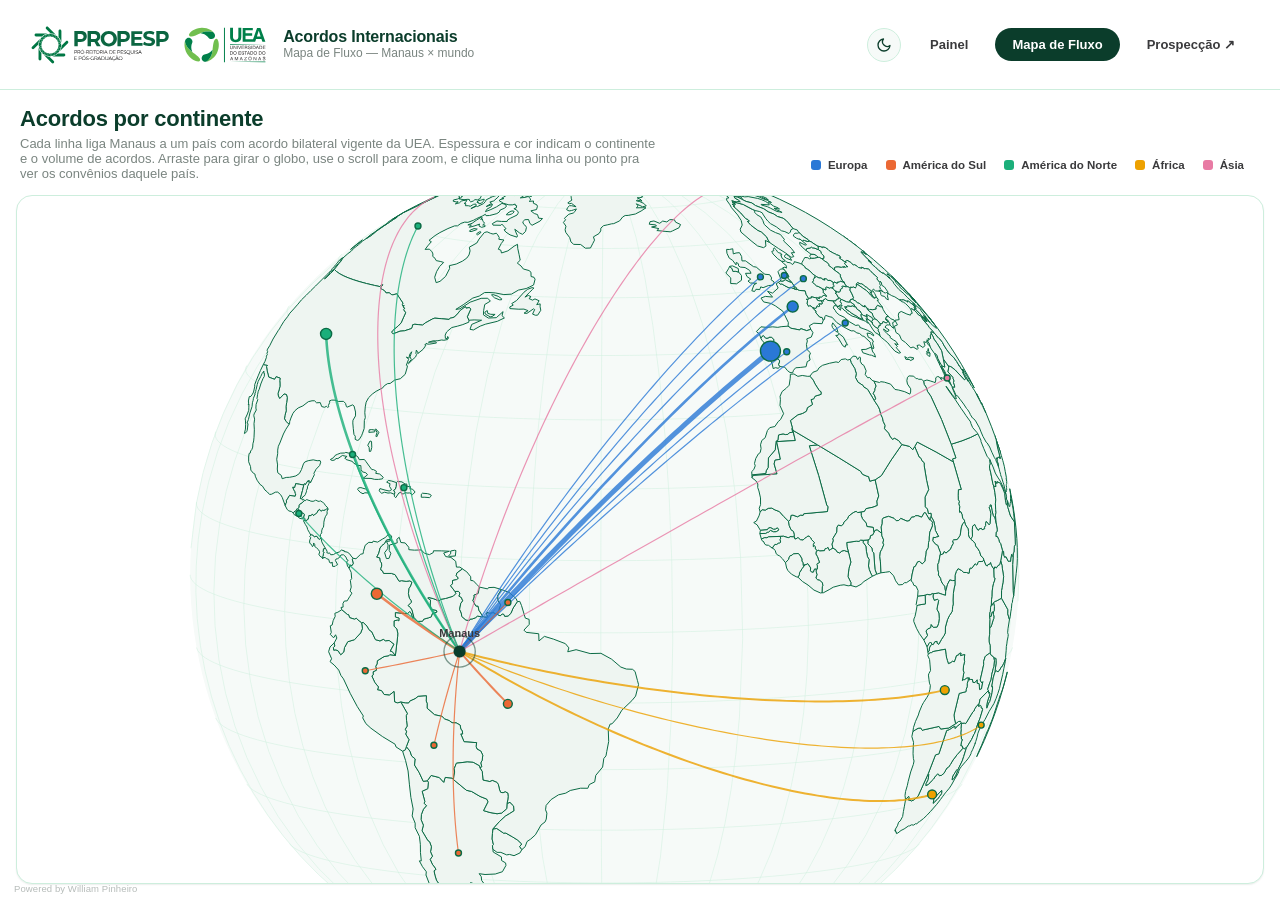
==== commit a1724638: "Add series toggle (bars/line) to the "Acordos por ano" chart Two clickable chips in the panel header" ====
--- a/docs/fluxo.html
+++ b/docs/fluxo.html
@@ -5,7 +5,7 @@
 <meta name="viewport" content="width=device-width, initial-scale=1" />
 <script>(function(){var t=localStorage.getItem('acordos-theme');if(t==='dark'||t==='light')document.documentElement.setAttribute('data-theme',t);})();</script>
 <title>Mapa de Fluxo · Acordos Internacionais UEA</title>
-<link rel="stylesheet" href="css/style.css?v=5" />
+<link rel="stylesheet" href="css/style.css?v=6" />
 </head>
 <body>
 
@@ -57,9 +57,9 @@
 
 <script src="lib/d3.v7.min.js"></script>
 <script src="lib/topojson-client.min.js"></script>
-<script src="js/common.js?v=5"></script>
-<script src="js/charts.js?v=5"></script>
-<script src="js/flowmap.js?v=5"></script>
-<script src="js/fluxo.js?v=5"></script>
+<script src="js/common.js?v=6"></script>
+<script src="js/charts.js?v=6"></script>
+<script src="js/flowmap.js?v=6"></script>
+<script src="js/fluxo.js?v=6"></script>
 </body>
 </html>
--- a/docs/css/style.css
+++ b/docs/css/style.css
@@ -440,6 +440,19 @@
 .gantt-toolbar { display: flex; gap: 6px; align-items: center; }
 .gantt-zoom-btn { padding: 4px 10px; font-size: 11px; border-radius: var(--radius-sm); }
 
+.series-toggle { display: flex; gap: 6px; align-items: center; }
+.series-toggle__item {
+  display: flex; align-items: center; gap: 5px;
+  font-size: 10.5px; font-weight: 700; color: var(--ink-secondary);
+  background: var(--surface-alt); border: 1px solid var(--border-hairline);
+  border-radius: var(--radius-pill); padding: 4px 10px 4px 8px;
+  cursor: pointer; user-select: none; transition: all var(--dur-fast) var(--ease);
+}
+.series-toggle__item:hover { border-color: var(--border-strong); }
+.series-toggle__dot { width: 8px; height: 8px; border-radius: 50%; flex: none; }
+.series-toggle__item.is-off { color: var(--ink-muted); opacity: 0.55; }
+.series-toggle__item.is-off .series-toggle__dot { opacity: 0.4; }
+
 /* ==========================================================================
    Página 2 — Flow map
    ========================================================================== */
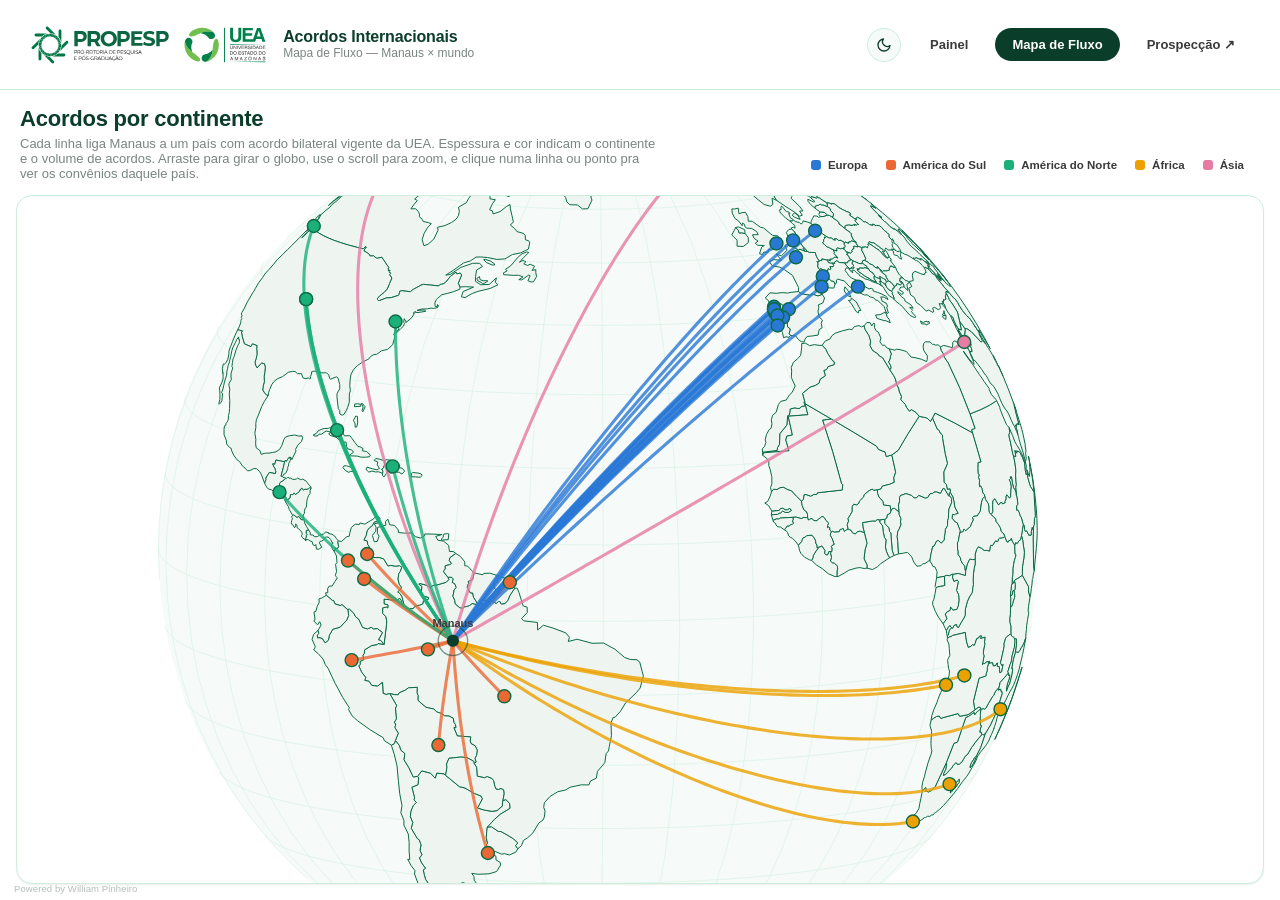
==== commit 2b8d6f80: "Point Prospecção nav link to the new PPG x foreign university dashboard Old link went to dashboard-g" ====
--- a/docs/fluxo.html
+++ b/docs/fluxo.html
@@ -25,7 +25,7 @@
     </button>
     <a href="index.html" class="topbar__link">Painel</a>
     <a href="fluxo.html" class="topbar__link is-active">Mapa de Fluxo</a>
-    <a href="https://willpine1992.github.io/dashboard-geral/docs/index.html" class="topbar__link" target="_blank" rel="noopener">Prospecção ↗</a>
+    <a href="https://willpine1992.github.io/DASHBOARD-PROSPECC-AO-PPGxUNI.ESTR/docs/index.html" class="topbar__link" target="_blank" rel="noopener">Prospecção ↗</a>
   </nav>
 </header>
 
--- a/docs/css/style.css
+++ b/docs/css/style.css
@@ -424,7 +424,6 @@
 .combo-bar { fill: var(--chart-seq-3); transition: fill var(--dur-fast) var(--ease); }
 .combo-bar:hover { fill: var(--chart-seq-4); }
 .combo-bar.is-selected { fill: var(--accent-strong); }
-.combo-bar-value { font-family: var(--font); font-size: 10px; font-weight: 700; fill: var(--ink-secondary); font-variant-numeric: tabular-nums; }
 .combo-line-value { font-family: var(--font); font-size: 10px; font-weight: 800; font-variant-numeric: tabular-nums; }
 
 /* ---------------- Gantt (vigência dos acordos) ---------------- */
@@ -435,6 +434,11 @@
 .gantt-today-line { stroke: var(--accent-strong); stroke-width: 1.6px; stroke-dasharray: 4 3; }
 .gantt-today-label { font-family: var(--font); font-size: 10px; font-weight: 800; fill: var(--accent-strong); }
 .gantt-axis .domain { stroke: var(--border-hairline); }
+.gantt-axis-year { font-weight: 800; }
+.gantt-axis-sem { font-size: 9.5px; fill: var(--ink-muted); opacity: 0.55; }
+.gantt-axis-tick-year { stroke: var(--border-strong); stroke-width: 1px; }
+.gantt-axis-tick-sem { stroke: var(--border-hairline); stroke-width: 1px; }
+.gantt-axis-divider { stroke: var(--border-hairline); }
 .gantt-zoom-catcher { cursor: grab; }
 .gantt-zoom-catcher:active { cursor: grabbing; }
 .gantt-toolbar { display: flex; gap: 6px; align-items: center; }
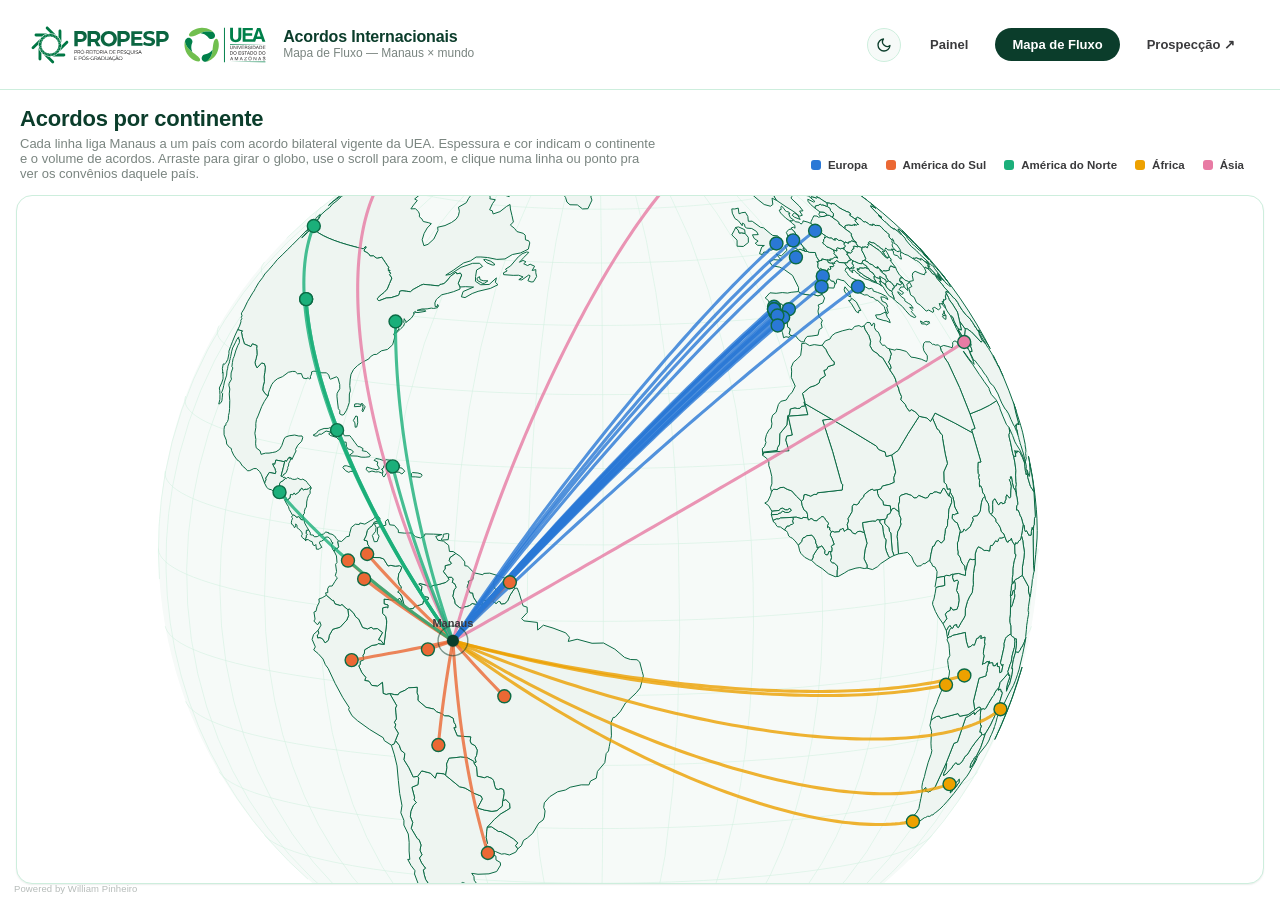
==== commit b688ce68: "fix: aponta link de Prospecção para o painel da internacionalização Co-Authored-By: Claude Sonnet 5 " ====
--- a/docs/fluxo.html
+++ b/docs/fluxo.html
@@ -25,7 +25,7 @@
     </button>
     <a href="index.html" class="topbar__link">Painel</a>
     <a href="fluxo.html" class="topbar__link is-active">Mapa de Fluxo</a>
-    <a href="https://willpine1992.github.io/DASHBOARD-PROSPECC-AO-PPGxUNI.ESTR/docs/index.html" class="topbar__link" target="_blank" rel="noopener">Prospecção ↗</a>
+    <a href="https://internacionalizacao-create.github.io/DASHBOARD-PROSPECC-AO-PPGxUNI.ESTR-/" class="topbar__link" target="_blank" rel="noopener">Prospecção ↗</a>
   </nav>
 </header>
 
